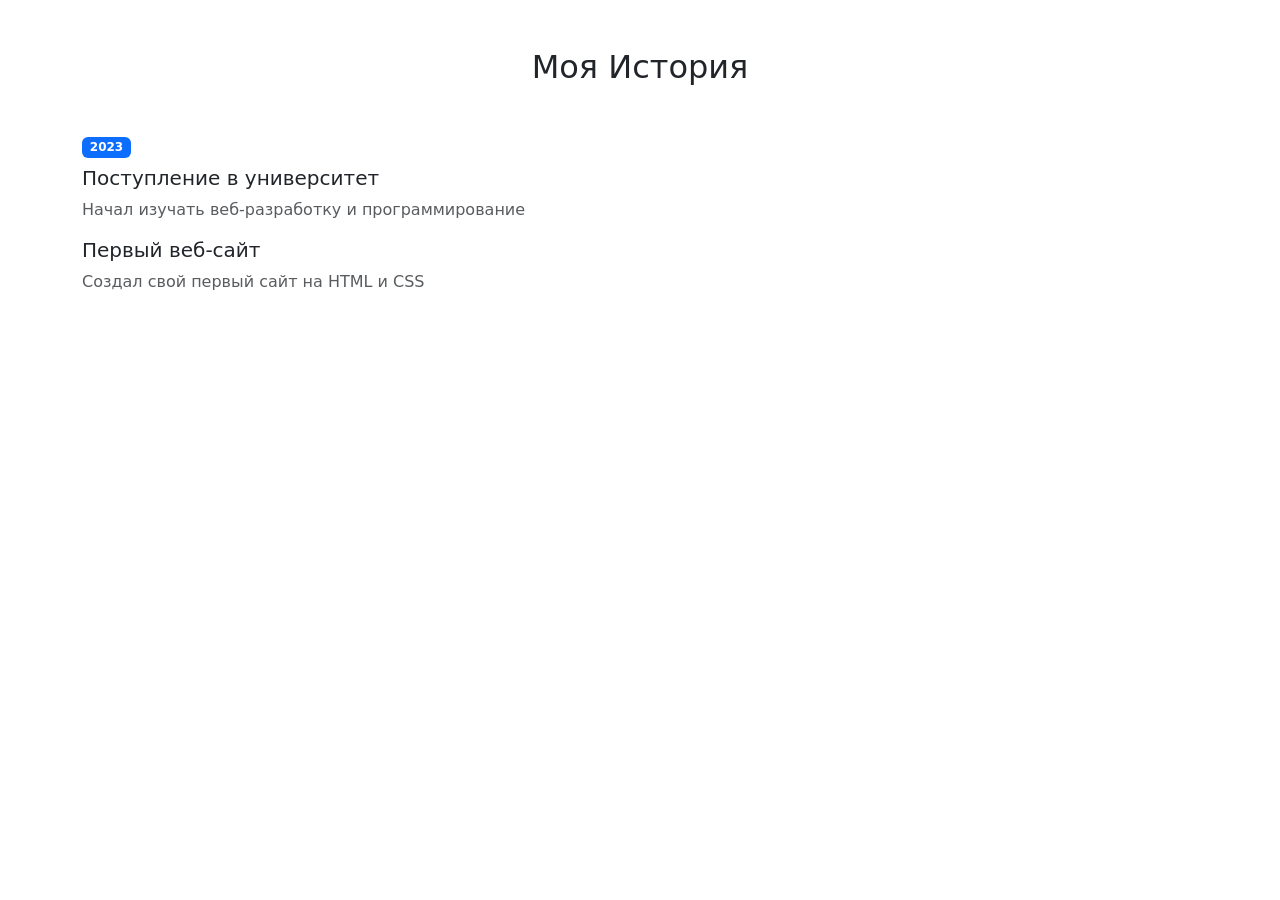
==== timeline.html @ 1f5cfa07 "сделана половина" ====
<!DOCTYPE html>
<html lang="en">
<head>
    <meta charset="UTF-8">
    <meta name="viewport" content="width=device-width, initial-scale=1.0">
    <title>Document</title>
    <link
      href="https://cdn.jsdelivr.net/npm/bootstrap@5.3.8/dist/css/bootstrap.min.css"
      rel="stylesheet"
      integrity="sha384-sRIl4kxILFvY47J16cr9ZwB07vP4J8+LH7qKQnuqkuIAvNWLzeN8tE5YBujZqJLB"
      crossorigin="anonymous"
    />
</head>
<body>
    <div class="container my-5">
        <h2 class="text-center mb-5">Моя История</h2> 
        <!-- Временная шкала -->
        <div class="timeline"> 
            <!-- Событие 1 (справа) -->
            <div class="timeline-item">
                <div class="timeline-content">
                    <!-- TODO: Добавьте бейдж с годом -->
                    <span class="badge bg-primary mb-2">2023</span> 
                    <h5>Поступление в университет</h5>
                    <p
                        class="text-muted">
                        Начал изучать веб-разработку и программирование
                    </p>
                </div>
            </div> 
            <!-- Событие 2 (слева) -->
            <div class="timeline-item timeline-item-left">
                <div class="timeline-content">
                    <!-- TODO: Добавьте бейдж с годом 2023 --> 
                    <h5>Первый веб-сайт</h5>
                    <p 
                        class="text-muted">
                        Создал свой первый сайт на HTML и CSS
                    </p>
                </div>
            </div> 
            <!-- TODO: Добавьте ещё 3-4 события самостоятельно -->
            <!-- Чередуйте классы: обычный и timeline-item-left --> 
        </div>
    </div>
</body>
  <script
    src="https://cdn.jsdelivr.net/npm/bootstrap@5.3.8/dist/js/bootstrap.bundle.min.js"
    integrity="sha384-FKyoEForCGlyvwx9Hj09JcYn3nv7wiPVlz7YYwJrWVcXK/BmnVDxM+D2scQbITxI"
    crossorigin="anonymous"
  ></script>
</html>
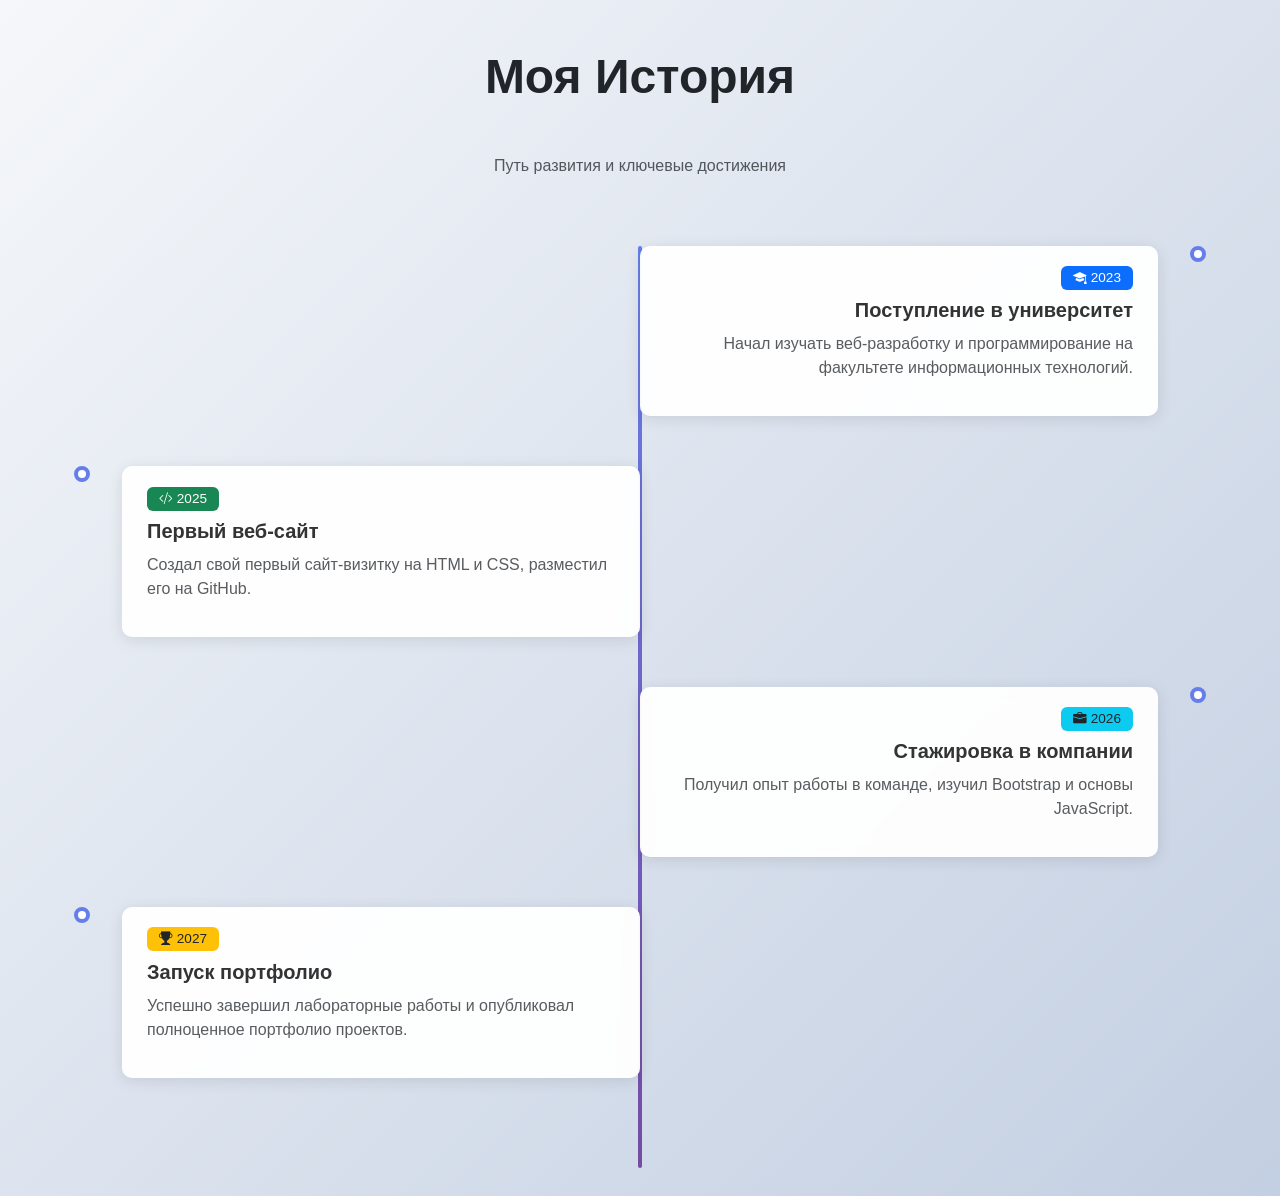
==== commit b52f4913: "Step 10.5: animated timeline without JavaScript" ====
--- a/timeline.html
+++ b/timeline.html
@@ -1,52 +1,85 @@
 <!DOCTYPE html>
-<html lang="en">
+<html lang="ru">
 <head>
     <meta charset="UTF-8">
     <meta name="viewport" content="width=device-width, initial-scale=1.0">
-    <title>Document</title>
-    <link
-      href="https://cdn.jsdelivr.net/npm/bootstrap@5.3.8/dist/css/bootstrap.min.css"
-      rel="stylesheet"
-      integrity="sha384-sRIl4kxILFvY47J16cr9ZwB07vP4J8+LH7qKQnuqkuIAvNWLzeN8tE5YBujZqJLB"
-      crossorigin="anonymous"
-    />
+    <title>Моя История - Timeline</title>
+    <!-- Подключение Bootstrap CSS -->
+    <link href="https://cdn.jsdelivr.net/npm/bootstrap@5.3.0/dist/css/bootstrap.min.css" rel="stylesheet">
+    <!-- Подключение Bootstrap Icons (Шаг 10.7) -->
+    <link rel="stylesheet" href="https://cdn.jsdelivr.net/npm/bootstrap-icons@1.11.3/font/bootstrap-icons.min.css">
+    <!-- Подключение кастомных стилей -->
+    <link rel="stylesheet" href="custom.css">
 </head>
 <body>
+
     <div class="container my-5">
-        <h2 class="text-center mb-5">Моя История</h2> 
+        <h2 class="text-center mb-5 display-5 fw-bold">Моя История</h2>
+        <p class="text-center text-muted mb-5">Путь развития и ключевые достижения</p>
+        
         <!-- Временная шкала -->
-        <div class="timeline"> 
-            <!-- Событие 1 (справа) -->
+        <div class="timeline">
+            
+            <!-- Событие 1 (Справа) - Образование -->
             <div class="timeline-item">
                 <div class="timeline-content">
-                    <!-- TODO: Добавьте бейдж с годом -->
-                    <span class="badge bg-primary mb-2">2023</span> 
+                    <!-- Бейдж с годом и иконкой -->
+                    <span class="badge bg-primary mb-2">
+                        <i class="bi bi-mortarboard-fill"></i> 2023
+                    </span>
                     <h5>Поступление в университет</h5>
-                    <p
-                        class="text-muted">
-                        Начал изучать веб-разработку и программирование
+                    <p class="text-muted">
+                        Начал изучать веб-разработку и программирование на факультете информационных технологий.
                     </p>
                 </div>
-            </div> 
-            <!-- Событие 2 (слева) -->
+            </div>
+
+            <!-- Событие 2 (Слева) - Программирование -->
             <div class="timeline-item timeline-item-left">
                 <div class="timeline-content">
-                    <!-- TODO: Добавьте бейдж с годом 2023 --> 
+                    <!-- Бейдж с годом и иконкой -->
+                    <span class="badge bg-success mb-2">
+                        <i class="bi bi-code-slash"></i> 2025
+                    </span>
                     <h5>Первый веб-сайт</h5>
-                    <p 
-                        class="text-muted">
-                        Создал свой первый сайт на HTML и CSS
+                    <p class="text-muted">
+                        Создал свой первый сайт-визитку на HTML и CSS, разместил его на GitHub.
                     </p>
                 </div>
-            </div> 
-            <!-- TODO: Добавьте ещё 3-4 события самостоятельно -->
-            <!-- Чередуйте классы: обычный и timeline-item-left --> 
+            </div>
+
+            <!-- Событие 3 (Справа) - Работа -->
+            <div class="timeline-item">
+                <div class="timeline-content">
+                    <!-- Бейдж с годом и иконкой -->
+                    <span class="badge bg-info text-dark mb-2">
+                        <i class="bi bi-briefcase-fill"></i> 2026
+                    </span>
+                    <h5>Стажировка в компании</h5>
+                    <p class="text-muted">
+                        Получил опыт работы в команде, изучил Bootstrap и основы JavaScript.
+                    </p>
+                </div>
+            </div>
+
+            <!-- Событие 4 (Слева) - Достижение -->
+            <div class="timeline-item timeline-item-left">
+                <div class="timeline-content">
+                    <!-- Бейдж с годом и иконкой -->
+                    <span class="badge bg-warning text-dark mb-2">
+                        <i class="bi bi-trophy-fill"></i> 2027
+                    </span>
+                    <h5>Запуск портфолио</h5>
+                    <p class="text-muted">
+                        Успешно завершил лабораторные работы и опубликовал полноценное портфолио проектов.
+                    </p>
+                </div>
+            </div>
+
         </div>
     </div>
+
+    <!-- Подключение Bootstrap JS -->
+    <script src="https://cdn.jsdelivr.net/npm/bootstrap@5.3.0/dist/js/bootstrap.bundle.min.js"></script>
 </body>
-  <script
-    src="https://cdn.jsdelivr.net/npm/bootstrap@5.3.8/dist/js/bootstrap.bundle.min.js"
-    integrity="sha384-FKyoEForCGlyvwx9Hj09JcYn3nv7wiPVlz7YYwJrWVcXK/BmnVDxM+D2scQbITxI"
-    crossorigin="anonymous"
-  ></script>
 </html>
--- a/custom.css
+++ b/custom.css
@@ -0,0 +1,284 @@
+.card {
+    transition: transform 0.3s ease;
+}
+
+.card:hover {
+    transform: scale(1.05);
+}
+
+/* Общие стили */
+body {
+font-family: "Segoe UI", Tahoma, Geneva, Verdana, sans-serif;
+}
+
+/* Кастомные цвета для навбара */
+.navbar-brand {
+font-weight: bold;
+font-size: 1.5rem;
+letter-spacing: 1px;
+}
+
+.navbar-dark .navbar-nav .nav-link:hover {
+color: #ffc107 !important;
+transition: color 0.3s ease;
+}
+
+/* Улучшение Hero-секции */
+#home {
+background: linear-gradient(135deg, #667eea 0%, #764ba2 100%);
+color: white;
+min-height: 400px;
+display: flex;
+align-items: center;
+}
+
+#home h1 {
+color: white;
+}
+
+#home .lead {
+color: rgba(255, 255, 255, 0.9);
+}
+
+#home .btn {
+box-shadow: 0 4px 15px rgba(0, 0, 0, 0.2);
+transition: transform 0.3s ease;
+}
+
+#home .btn:hover {
+transform: translateY(-3px);
+box-shadow: 0 6px 20px rgba(0, 0, 0, 0.3);
+}
+
+/* Анимация для карточек */
+.card {
+transition: transform 0.3s ease, box-shadow 0.3s ease;
+}
+
+.card:hover {
+transform: translateY(-10px);
+box-shadow: 0 10px 30px rgba(0, 0, 0, 0.15) !important;
+}
+
+/* Стилизация кнопок */
+.btn {
+border-radius: 25px;
+padding: 10px 30px;
+font-weight: 500;
+transition: all 0.3s ease;
+}
+
+/* Улучшение формы */
+.form-control:focus {
+border-color: #667eea;
+box-shadow: 0 0 0 0.2rem rgba(102, 126, 234, 0.25);
+}
+
+/* Анимация для бейджей */
+.badge {
+padding: 8px 15px;
+font-size: 0.9rem;
+font-weight: 500;
+transition: transform 0.2s ease;
+}
+
+.badge:hover {
+transform: scale(1.1);
+cursor: pointer;
+}
+
+/* Стилизация прогресс-баров */
+.progress {
+height: 25px;
+border-radius: 15px;
+background-color: #e9ecef;
+}
+
+.progress-bar {
+border-radius: 15px;
+font-weight: bold;
+line-height: 25px;
+}
+
+/* Улучшение аккордеона */
+.accordion-button:not(.collapsed) {
+background-color: #667eea;
+color: white;
+}
+
+.accordion-button:focus {
+box-shadow: none;
+border-color: #667eea;
+}
+
+/* Футер */
+footer {
+background-color: #212529;
+color: white;
+padding: 40px 0;
+margin-top: 80px;
+}
+
+footer h5 {
+color: #ffc107;
+margin-bottom: 20px;
+}
+
+footer a {
+color: rgba(255, 255, 255, 0.7);
+text-decoration: none;
+transition: color 0.3s ease;
+}
+
+footer a:hover {
+color: #ffc107;
+}
+
+/* Адаптивность */
+@media (max-width: 768px) {
+#home {
+min-height: 300px;
+}
+#home h1 {
+font-size: 2rem;
+}
+.card {
+margin-bottom: 20px;
+}
+}
+
+/* --- Общие стили (из Шага 9) --- */
+body {
+    font-family: "Segoe UI", Tahoma, Geneva, Verdana, sans-serif;
+    /* Градиентный фон (Шаг 10.9) */
+    background: linear-gradient(135deg, #f5f7fa 0%, #c3cfe2 100%);
+    min-height: 100vh;
+}
+
+/* --- ВРЕМЕННАЯ ШКАЛА (Шаг 10.5) --- */
+
+.timeline {
+    position: relative;
+    padding: 20px 0;
+}
+
+/* Центральная линия */
+.timeline::before {
+    content: '';
+    position: absolute;
+    left: 50%;
+    transform: translateX(-50%);
+    width: 4px;
+    height: 100%;
+    background: linear-gradient(180deg, #667eea 0%, #764ba2 100%);
+    border-radius: 2px;
+}
+
+/* Контейнер события */
+.timeline-item {
+    position: relative;
+    margin-bottom: 50px;
+    width: 50%;
+    padding-right: 40px;
+    text-align: right;
+    /* TODO 10.3: Добавлен отступ слева для правых элементов */
+    margin-left: 50%; 
+}
+
+/* Левые элементы */
+.timeline-item-left {
+    margin-left: 0 !important;
+    padding-right: 0;
+    padding-left: 40px;
+    text-align: left;
+}
+
+/* Круглые точки на линии */
+.timeline-item::before {
+    content: '';
+    position: absolute;
+    right: -8px;
+    top: 0;
+    width: 16px;
+    height: 16px;
+    background: white;
+    border: 4px solid #667eea;
+    border-radius: 50%;
+    z-index: 1;
+    /* TODO 10.4: Добавлена транзиция для плавной анимации */
+    transition: transform 0.3s ease; 
+}
+
+/* Точки для левых элементов */
+.timeline-item-left::before {
+    right: auto;
+    left: -8px;
+}
+
+/* Увеличение точки при наведении */
+.timeline-item:hover::before {
+    transform: scale(1.5);
+    background: #667eea;
+}
+
+/* Карточка с контентом */
+.timeline-content {
+    background: rgba(255, 255, 255, 0.95);
+    backdrop-filter: blur(10px);
+    padding: 20px 25px;
+    border-radius: 10px;
+    box-shadow: 0 3px 15px rgba(0, 0, 0, 0.1);
+    transition: all 0.3s ease;
+}
+
+.timeline-content:hover {
+    /* TODO 10.5: Добавлен эффект поднятия карточки */
+    transform: translateY(-5px); 
+    box-shadow: 0 8px 25px rgba(0, 0, 0, 0.15);
+}
+
+.timeline-content h5 {
+    color: #333;
+    margin-bottom: 10px;
+    font-weight: 600;
+}
+
+.timeline-content .badge {
+    font-size: 0.85rem;
+    padding: 5px 12px;
+}
+
+/* Пульсация точек (Эксперимент для продвинутых) */
+@keyframes pulse {
+    0%, 100% {
+        box-shadow: 0 0 0 0 rgba(102, 126, 234, 0.7);
+    }
+    50% {
+        box-shadow: 0 0 0 10px rgba(102, 126, 234, 0);
+    }
+}
+
+.timeline-item::before {
+    animation: pulse 2s infinite;
+}
+
+/* Адаптивность для мобильных */
+@media (max-width: 768px) {
+    /* Линия слева */
+    .timeline::before {
+        left: 20px;
+    }
+    /* Все элементы слева */
+    .timeline-item, .timeline-item-left {
+        width: 100%;
+        margin-left: 0 !important;
+        padding-left: 60px;
+        padding-right: 0;
+        text-align: left;
+    }
+    /* Точки слева */
+    .timeline-item::before, .timeline-item-left::before {
+        left: 12px;
+        right: auto;
+    }
+}
